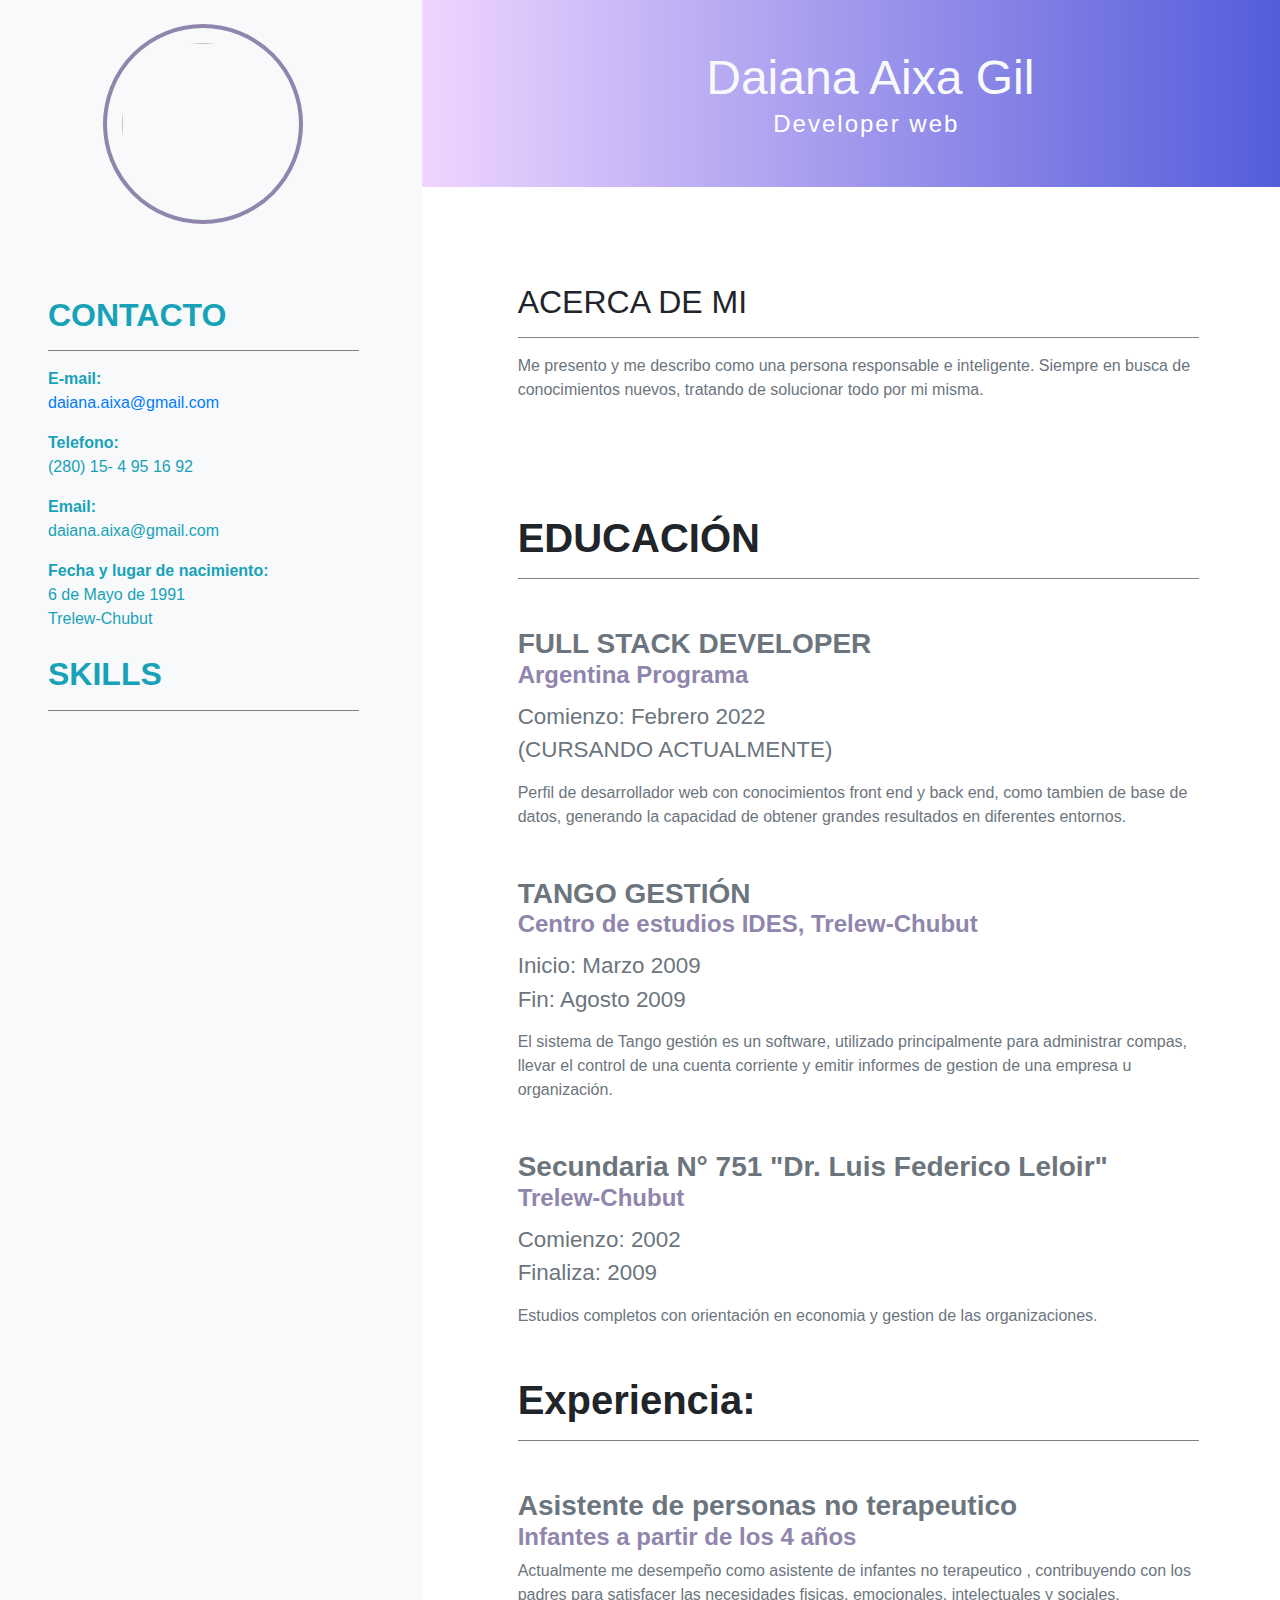
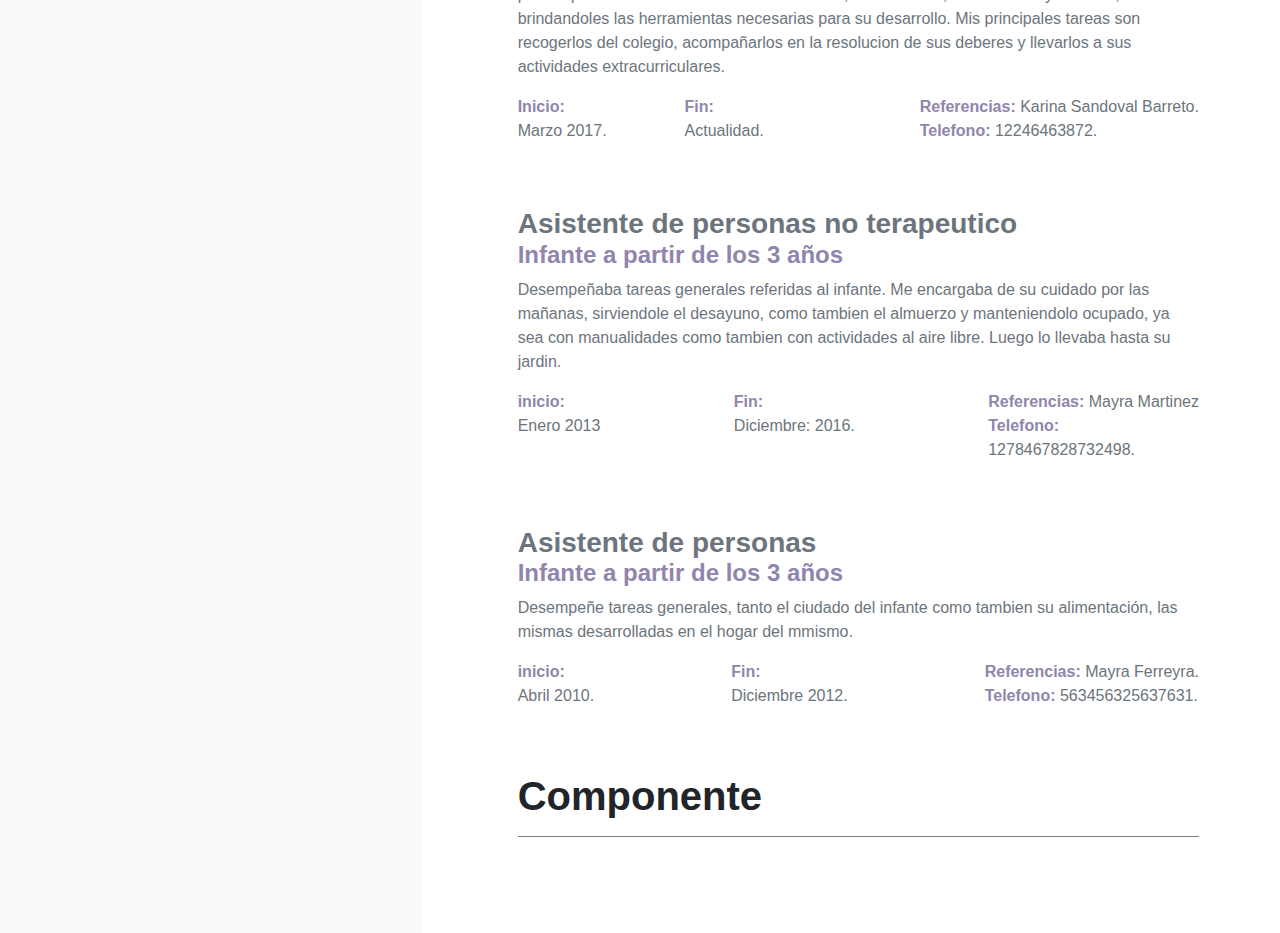
==== PORFOLIO/index.html @ a0479d19 "segundo cambio, casi completo" ====
<!DOCTYPE html>
<html lang="en">
  <head>
    <meta charset="UTF-8" />
    <meta http-equiv="X-UA-Compatible" content="IE=edge" />
    <meta name="viewport" content="width=device-width, initial-scale=1.0" />
    <link rel="stylesheet" href="estilos.css" />
    <!--Boostrap-->
    <link
      rel="stylesheet"
      href="https://cdn.jsdelivr.net/npm/bootstrap@4.4.1/dist/css/bootstrap.min.css"
      integrity="sha384-Vkoo8x4CGsO3+Hhxv8T/Q5PaXtkKtu6ug5TOeNV6gBiFeWPGFN9MuhOf23Q9Ifjh"
      crossorigin="anonymous"
    />

    <title>Mi Porfolio</title>
  </head>

  
  <body class="conteiner-fluid">    <!--Contiene toda la pagina-->

    

    <div class="row">    <!--contiene ambas columnas-->

      <!--Componente 1-->
      <div class="col-md-4 bg-light"> <!--Columna iquierda oscura-->
        <div class="text-center m-4">    <!--contenedor de foto-->
          <img src="Foto-perfil.jpg" class="foto" alt="" />
        </div>

        <!--CONTACTO-->
        <div class="contact p-5 text-info">
          <h2>CONTACTO</h2>
          <div class="decor">
            <hr />
          </div>
          <p class="mt-3"><strong>E-mail:</strong></p>

          <a href="mailto:daiana.aixa@gmail.com">daiana.aixa@gmail.com <br /></a>

          <p class="mt-3"><strong>Telefono:</strong></p>
          <!-- class="mt-3" seria el margen top 3-->
          <p>(280) 15- 4 95 16 92</p>

          <p class="mt-3"><strong>Email:</strong></p>
          <p>daiana.aixa@gmail.com</p>

          <p class="mt-3"><strong>Fecha y lugar de nacimiento:</strong></p>
          <p>6 de Mayo de 1991 <br> Trelew-Chubut</p>

          <h2 class="mt-4">SKILLS</h2>
          <div class="decor">
            <hr />
          </div>
          <div class="skills mt-3">
          <i class="fa-brands fa-html5"> </i> 
          <i class="fa-brands fa-css3-alt"> </i>
          <i class="fa-brands fa-js"></i>
          <i class="fa-brands fa-angular"></i>
          <i class="fa-brands fa-bootstrap"></i>
        </div>
        </div>
      </div>
      <!-- fin columna izq oscura -->

      <!-- SEGUNDA COLUMNA-->
      <div class="col-md-8 pl-0 pr-0">
        <!-- ACA PODRIA IR UNA BARRA DE NAVEGACION-->

        <div class="title-one mt-0 p-3">
          <div class="display-1 text-light text-center pl-4">Daiana Aixa Gil</div>
          <h5 class="text-center pl-3">Developer web</h5>

          <!--  social bar-->
          <div class="boton-redes mt-4 mb-2">
            <a
              href="https://facebook.com/mainani"
              class="fa-brands fa-facebook"
            >
            </a>
            <a href="#" class="fa-brands fa-linkedin"></a>
            <a href="https://instagram.com/" class="fa-brands fa-instagram">
            </a>
            <a href="#" class="fa-brands fa-github"> </a>
          </div>
        </div>

        <!-- ACERCA DE MI / componente -->
        <div class="descriptions p-5">
          <div class="p-5 text-dark">
            <h2 class="text-body mb-0">ACERCA DE MI</h2>
            <div class="decor">
              <hr>
            </div>
            <p class="text-muted">
              Me presento y me describo como una persona responsable e
              inteligente. Siempre en busca de conocimientos nuevos, tratando de
              solucionar todo por mi misma.
            </p>
          </div>

          <!--EDUCACION / Componente -->
          <div class="experience m-5">
            <h2 class="text-body mb-0">EDUCACIÓN</h2>
            <div class="decor">
              <hr />
            </div>
            <!-- CURSO -->
            <div class="company">
              <h3 class="text-secondary mt-5 mb-0">
                FULL STACK DEVELOPER <br />
              </h3>
              <h4 class="color-one">
                <strong>Argentina Programa</strong>
              </h4>
              <h3 class="text-secondary mb-3">
                <small
                  >Comienzo: Febrero 2022 <br />
                  (CURSANDO ACTUALMENTE)</small
                >
              </h3>
              <p class="text-muted">
                Perfil de desarrollador web con conocimientos front end y back
                end, como tambien de base de datos, generando la capacidad de
                obtener grandes resultados en diferentes entornos.
              </p>
            </div>
            <!--CURSO TANGO GESTION-->
            <div class="company">
              <h3 class="text-secondary mt-5 mb-0">TANGO GESTIÓN <br /></h3>
              <h4 class="color-one">
                <strong>Centro de estudios IDES, Trelew-Chubut</strong>
              </h4>
              <h3 class="text-secondary mb-3">
                <small
                  >Inicio: Marzo 2009 <br />
                  Fin: Agosto 2009</small
                >
              </h3>
              <p class="text-muted">
                El sistema de Tango gestión es un software, utilizado
                principalmente para administrar compas, llevar el control de una
                cuenta corriente y emitir informes de gestion de una empresa u
                organización.
              </p>
            </div>
            <!-- SECUNDARIO-->
            <div class="company">
              <h3 class="text-secondary mt-5 mb-0">
                Secundaria N° 751 "Dr. Luis Federico Leloir"
              </h3>
              <h4 class="color-one">
                <strong>Trelew-Chubut</strong>
              </h4>
              <h3 class="text-secondary mb-3">
                <small>Comienzo: 2002 <br />Finaliza: 2009</small>
              </h3>
              <p class="text-muted">
                Estudios completos con orientación en economia y gestion de las
                organizaciones.
              </p>
            </div>
          </div>

          <!--Nuevo componente-->
          <div class="experience ml-5 mr-5 mt-3">
            <h2 class="text-body mb-0">Experiencia:</h2>
            <div class="decor">
              <hr class="decor-two" />
            </div>
            <div class="company">
              <h3 class="text-secondary mt-5 mb-0">
                Asistente de personas no terapeutico
              </h3>
              <h4 class="color-one"><strong>Infantes a partir de los 4 años</strong></h4>
              <p class="text-muted">
                Actualmente me desempeño como asistente de infantes no terapeutico , contribuyendo con los padres para satisfacer las necesidades fisicas, emocionales, intelectuales y sociales, brindandoles las herramientas necesarias para su desarrollo.
                Mis principales tareas son recogerlos del colegio, acompañarlos en la resolucion de sus deberes y llevarlos a sus actividades extracurriculares.
              </p>
              <div class="d-flex justify-content-between">
                <p class="text-muted">
                  <strong class="color-one text-center">Inicio:<br></strong> Marzo 2017.
                </p>
                <p class="text-muted">
                  <strong class="color-one">Fin:<br> </strong>
                  Actualidad.
                </p>
                <br>
                <p class="text-muted">
                  <strong class="color-one">Referencias: </strong>
                  Karina Sandoval Barreto. <br> <strong class="color-one">Telefono:</strong> 12246463872.
                </p>
              </div>
            </div>
            <div class="company">
              <h3 class="text-secondary mt-5 mb-0">
                Asistente de personas no terapeutico
              </h3>
              <h4 class="color-one"><strong>Infante a partir de los 3 años</strong></h4>
              <p class="text-muted">
                Desempeñaba tareas generales referidas al infante. Me encargaba de su cuidado por las mañanas, sirviendole el desayuno, como tambien el almuerzo y manteniendolo ocupado, ya sea con manualidades como tambien con actividades al aire libre. Luego lo llevaba hasta su jardin.
              </p>
              <div class="d-flex justify-content-between">
                <p class="text-muted">
                  <strong class="color-one">inicio:<br> </strong>
                  Enero 2013
                </p>
                <p class="text-muted">
                  <strong class="color-one">Fin: <br> </strong> Diciembre: 2016.
                </p>
                <p class="text-muted">
                  <strong class="color-one">Referencias: </strong> Mayra Martinez <br> <strong class="color-one">Telefono: <br></strong>
                  1278467828732498.
                </p>
              </div>
            <div class="company">
              <h3 class="text-secondary mt-5 mb-0">
                Asistente de personas
              </h3>
              <h4 class="color-one"><strong>Infante a partir de los 3 años</strong></h4>
              <p class="text-muted">
               Desempeñe tareas generales, tanto el ciudado del infante como tambien su alimentación, las mismas desarrolladas en el hogar del mmismo.
              </p>
              <div class="d-flex justify-content-between">
                <p class="text-muted">
                  <strong class="color-one">inicio:<br> </strong> 
                  Abril 2010.
                </p>
                <p class="text-muted">
                  <strong class="color-one">Fin:<br> </strong>
                  Diciembre 2012.
                </p>
                <p class="text-muted">
                  <strong class="color-one">Referencias: </strong>
                  Mayra Ferreyra. <br> <strong class="color-one">Telefono:</strong>
                  563456325637631.
                </p>
              </div>
            </div>

            
            </div>
          </div>
          <!-- end EXPERIENCIA -->

          
          <!--Otro componente
          <div class="experience m-5">
            <h2 class="text-body mb-0">Componente</h2>
            <div class="decor">
              <hr />
            </div>
            <div class="company">
              <h3 class="text-secondary mt-5 mb-0">Titulo</h3>
              <h4 class="color-one"><strong> color</strong></h4>
              <p class="text-muted">Descripcion</p>
            </div>

            <div class="company">
              <h3 class="text-secondary mt-5 mb-0">Titulo <small> 1</small></h3>
              <h4 class="color-one">
                <strong> color </strong>
              </h4>
              <p class="text-muted">Desscripcion</p>
            </div>
          </div>

          <!--Otro componente -->
          <div class="experience m-5">
            <h2 class="text-body mb-0">Componente</h2>
            <div class="decor">
              <hr />
            </div>
          </div>
        </div>
      </div>
      <!-- fin col-8 -->
    </div>
    <!-- fin row -->
    <!--Boostrap-->
    <script
      src="https://code.jquery.com/jquery-3.4.1.slim.min.js"
      integrity="sha384-J6qa4849blE2+poT4WnyKhv5vZF5SrPo0iEjwBvKU7imGFAV0wwj1yYfoRSJoZ+n"
      crossorigin="anonymous"
    ></script>
    <script
      src="https://cdn.jsdelivr.net/npm/popper.js@1.16.0/dist/umd/popper.min.js"
      integrity="sha384-Q6E9RHvbIyZFJoft+2mJbHaEWldlvI9IOYy5n3zV9zzTtmI3UksdQRVvoxMfooAo"
      crossorigin="anonymous"
    ></script>
    <script
      src="https://cdn.jsdelivr.net/npm/bootstrap@4.4.1/dist/js/bootstrap.min.js"
      integrity="sha384-wfSDF2E50Y2D1uUdj0O3uMBJnjuUD4Ih7YwaYd1iqfktj0Uod8GCExl3Og8ifwB6"
      crossorigin="anonymous"
    ></script>
    <!--Font Awesome-->
    <script
      src="https://cdnjs.cloudflare.com/ajax/libs/font-awesome/6.1.1/js/all.min.js"
      integrity="sha512-6PM0qYu5KExuNcKt5bURAoT6KCThUmHRewN3zUFNaoI6Di7XJPTMoT6K0nsagZKk2OB4L7E3q1uQKHNHd4stIQ=="
      crossorigin="anonymous"
      referrerpolicy="no-referrer"
    ></script>
  </body>
</html>
---- PORFOLIO/estilos.css ----
@import url('https://fonts.googleapis.com/css?family=Open+Sans+Condensed:300,300i,700&display=swap');

:root {
--color-one: #9085ac ;
--font-one: 'Open Sans Condensed';
}
.font-one{
 font-family: var(--font-one);
}
/* color-one pertenece a los h1 color amarillo*/

.color-one{
 color: var(--color-one);
}
.foto {
 height: 200px;
 width: 200px;
 object-fit: cover;
 border-radius: 50%;
 padding: 15px;
 border: 4px solid var(--color-one);
}
.title-one{
 background: linear-gradient(90deg, #efd5ff 0%, #515ada 100%);
}
.title-one div {
 font-size: 3rem;
 font-weight: 400;
 margin-bottom: 0;
 line-height: 4rem;
 margin-top: 30px;
}
.decor-one {
    background: white;
    height: 5px;
    width: 30px;
    margin-left: 50px;
    margin-top: 0;
}
.title-one h5 {
    color: white;
    font-size: 1.5rem;
    font-weight: 200;
    letter-spacing: 2px;
}

.boton-redes { 
    display: flex;
    align-items: center;
    justify-content: space-around;
}

.boton-redes a {
    text-decoration: none;
    border-radius: 50%;
}

.boton-redes a:hover {
    transform: scale(1.3);
}
.subtitle h2, .contact h2 {
    font-weight: 600;
}
.subtitle p, .contact p {
    text-align: justify;
    margin-bottom: 0;
}

.decor{
 background: linear-gradient(to bottom, #fff 0%,#fff 0%,#fff 0%,#e0e0e0 28%,#050404 88%);
}
.decor2 {
    background: white;
}
.decor2 hr {
    background: var(--color-one);
    height: 10px;
    margin: 0;
}
.experience h2{
 font-size: 2.5rem;
 font-weight: 600;
}
.experience h3 {
    font-weight: 600;
}
.skills {
    display: flex;
    justify-content: space-around;
    align-items: center;
    
}
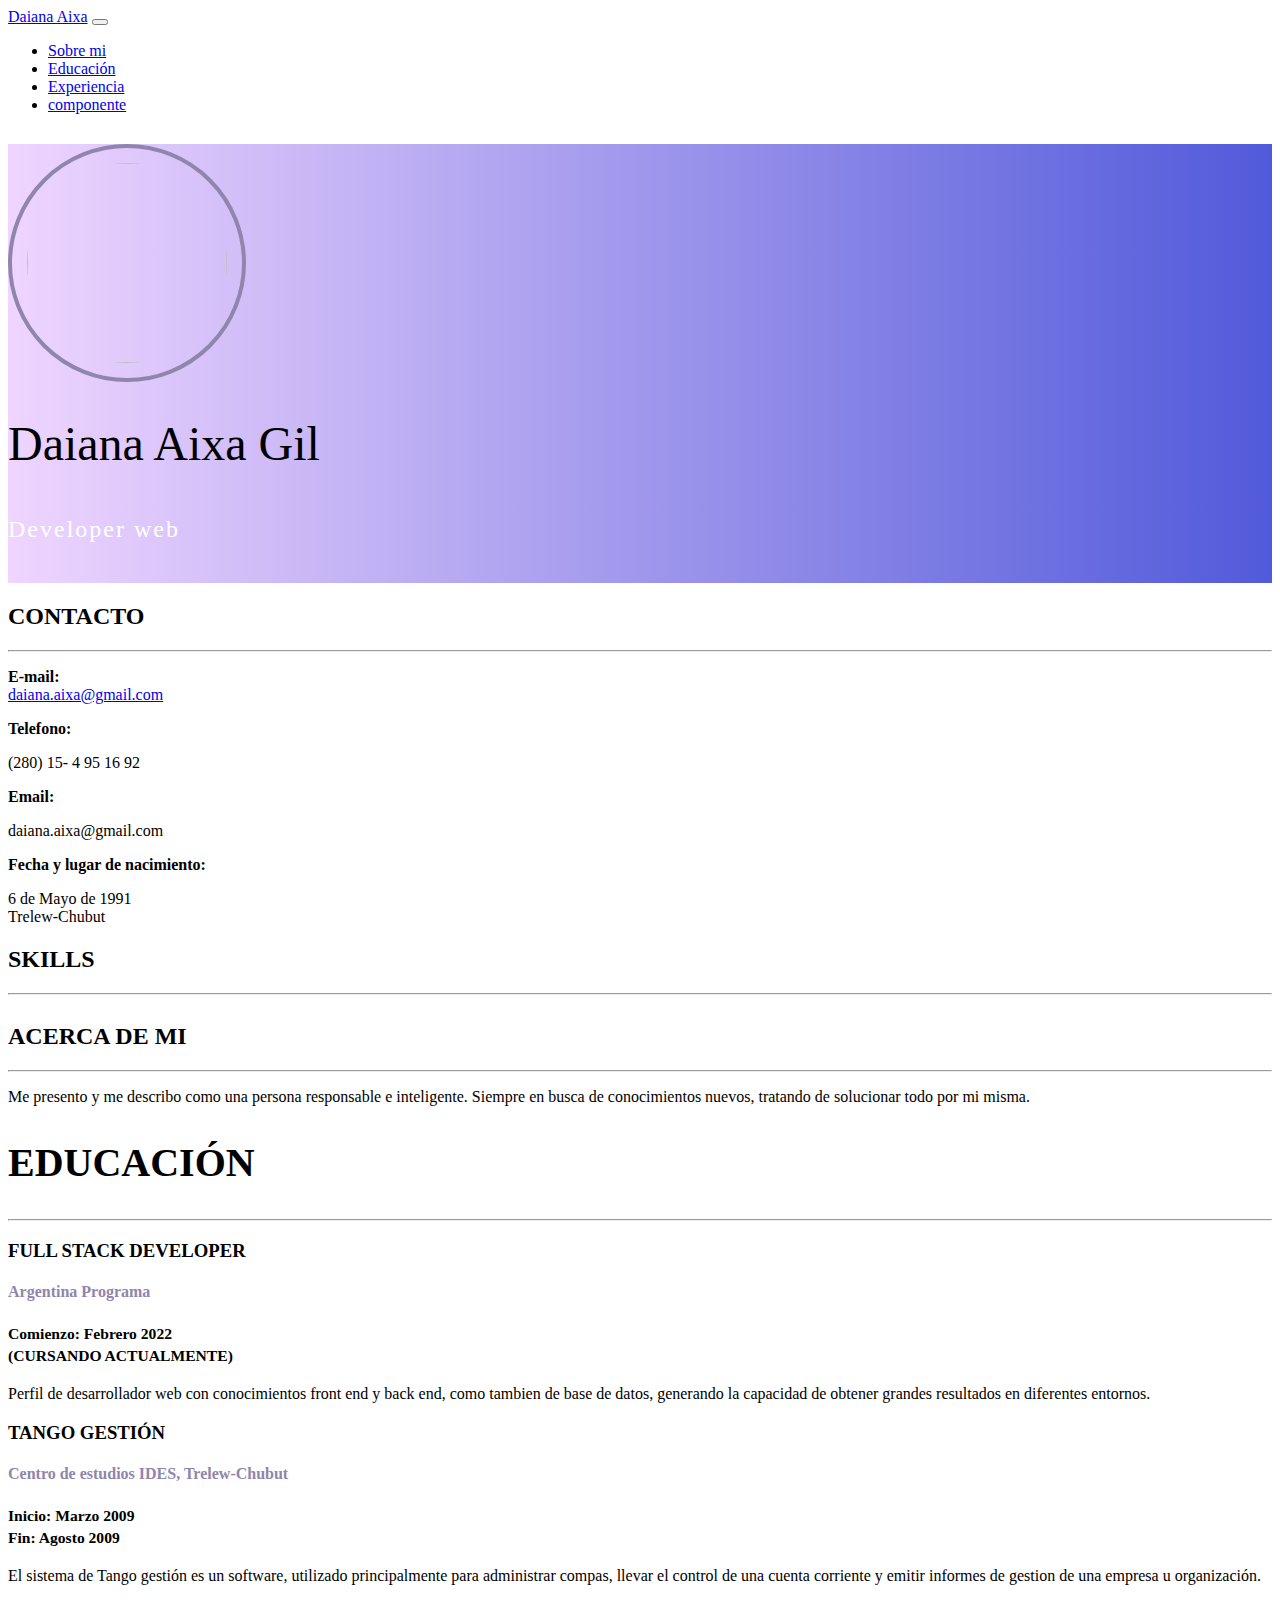
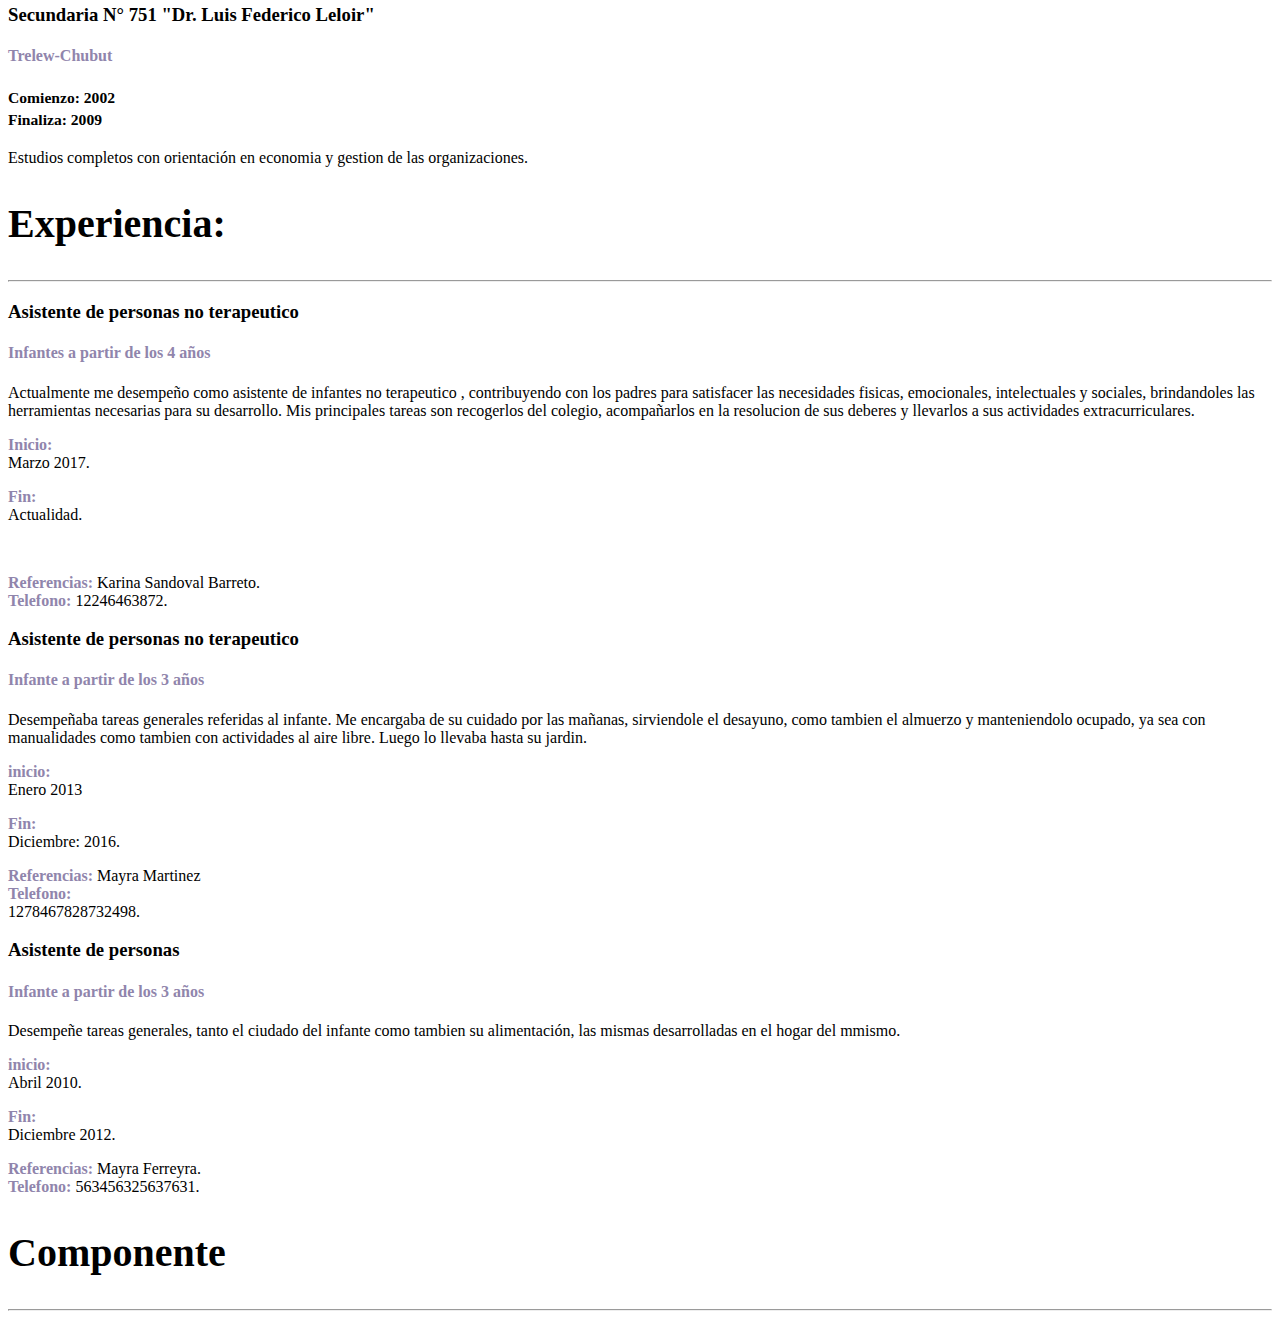
==== commit 0241a4b8: "solucione el problema del boton" ====
--- a/PORFOLIO/index.html
+++ b/PORFOLIO/index.html
@@ -6,28 +6,65 @@
     <meta name="viewport" content="width=device-width, initial-scale=1.0" />
     <link rel="stylesheet" href="estilos.css" />
     <!--Boostrap-->
-    <link
-      rel="stylesheet"
-      href="https://cdn.jsdelivr.net/npm/bootstrap@4.4.1/dist/css/bootstrap.min.css"
-      integrity="sha384-Vkoo8x4CGsO3+Hhxv8T/Q5PaXtkKtu6ug5TOeNV6gBiFeWPGFN9MuhOf23Q9Ifjh"
-      crossorigin="anonymous"
-    />
-
+    <link href="https://cdn.jsdelivr.net/npm/bootstrap@5.0.2/dist/css/bootstrap.min.css" rel="stylesheet" integrity="sha384-EVSTQN3/azprG1Anm3QDgpJLIm9Nao0Yz1ztcQTwFspd3yD65VohhpuuCOmLASjC" crossorigin="anonymous">
     <title>Mi Porfolio</title>
   </head>
 
   
   <body class="conteiner-fluid">    <!--Contiene toda la pagina-->
 
-    
-
-    <div class="row">    <!--contiene ambas columnas-->
 
       <!--Componente 1-->
-      <div class="col-md-4 bg-light"> <!--Columna iquierda oscura-->
+
+      <nav class="navbar navbar-expand-lg navbar-light bg-light">
+        <div class="container-fluid justify-content-between">
+          <a class="navbar-brand" href="#">Daiana Aixa</a>
+          <button class="navbar-toggler" type="button" data-bs-toggle="collapse" data-bs-target="#navbarSupportedContent" aria-controls="navbarSupportedContent" aria-expanded="false" aria-label="Toggle navigation">
+            <span class="navbar-toggler-icon"></span>
+          </button>
+          <div class="collapse navbar-collapse" id="navbarSupportedContent">
+            <ul class="navbar-nav me-auto mb-2 mb-lg-0">
+              <li class="nav-item">
+                <a class="nav-link active" aria-current="page" href="#">Sobre mi</a>
+              </li>
+              <li class="nav-item">
+                <a class="nav-link" href="#">Educación</a>
+              </li>
+              <li class="nav-item">
+                <a class="nav-link" href="#">Experiencia</a>
+              </li>
+              <li class="nav-item">
+                <a class="nav-link" href="#">componente</a>
+              </li>
+            </ul>
+          </div>       
+        </div>
+      </nav>
+
+      <div class="title-one mt-0 p-3">
         <div class="text-center m-4">    <!--contenedor de foto-->
           <img src="Foto-perfil.jpg" class="foto" alt="" />
         </div>
+        <div class="display-1 text-light text-center pl-4">Daiana Aixa Gil</div>
+        <h5 class="text-center pl-3">Developer web</h5>
+
+        <!--  social bar-->
+        <div class="boton-redes mt-4 mb-2">
+          <a
+            href="https://facebook.com/mainani"
+            class="fa-brands fa-facebook"
+          >
+          </a>
+          <a href="#" class="fa-brands fa-linkedin"></a>
+          <a href="https://instagram.com/" class="fa-brands fa-instagram">
+          </a>
+          <a href="#" class="fa-brands fa-github"> </a>
+        </div>
+      </div>
+
+
+      <div class="navbar bg-light"> <!-- Columna iquierda oscura-->
+       
 
         <!--CONTACTO-->
         <div class="contact p-5 text-info">
@@ -65,27 +102,10 @@
       <!-- fin columna izq oscura -->
 
       <!-- SEGUNDA COLUMNA-->
-      <div class="col-md-8 pl-0 pr-0">
+      <div class="pl-0 pr-0">
         <!-- ACA PODRIA IR UNA BARRA DE NAVEGACION-->
 
-        <div class="title-one mt-0 p-3">
-          <div class="display-1 text-light text-center pl-4">Daiana Aixa Gil</div>
-          <h5 class="text-center pl-3">Developer web</h5>
-
-          <!--  social bar-->
-          <div class="boton-redes mt-4 mb-2">
-            <a
-              href="https://facebook.com/mainani"
-              class="fa-brands fa-facebook"
-            >
-            </a>
-            <a href="#" class="fa-brands fa-linkedin"></a>
-            <a href="https://instagram.com/" class="fa-brands fa-instagram">
-            </a>
-            <a href="#" class="fa-brands fa-github"> </a>
-          </div>
-        </div>
-
+        
         <!-- ACERCA DE MI / componente -->
         <div class="descriptions p-5">
           <div class="p-5 text-dark">
@@ -278,28 +298,8 @@
       <!-- fin col-8 -->
     </div>
     <!-- fin row -->
+
     <!--Boostrap-->
-    <script
-      src="https://code.jquery.com/jquery-3.4.1.slim.min.js"
-      integrity="sha384-J6qa4849blE2+poT4WnyKhv5vZF5SrPo0iEjwBvKU7imGFAV0wwj1yYfoRSJoZ+n"
-      crossorigin="anonymous"
-    ></script>
-    <script
-      src="https://cdn.jsdelivr.net/npm/popper.js@1.16.0/dist/umd/popper.min.js"
-      integrity="sha384-Q6E9RHvbIyZFJoft+2mJbHaEWldlvI9IOYy5n3zV9zzTtmI3UksdQRVvoxMfooAo"
-      crossorigin="anonymous"
-    ></script>
-    <script
-      src="https://cdn.jsdelivr.net/npm/bootstrap@4.4.1/dist/js/bootstrap.min.js"
-      integrity="sha384-wfSDF2E50Y2D1uUdj0O3uMBJnjuUD4Ih7YwaYd1iqfktj0Uod8GCExl3Og8ifwB6"
-      crossorigin="anonymous"
-    ></script>
-    <!--Font Awesome-->
-    <script
-      src="https://cdnjs.cloudflare.com/ajax/libs/font-awesome/6.1.1/js/all.min.js"
-      integrity="sha512-6PM0qYu5KExuNcKt5bURAoT6KCThUmHRewN3zUFNaoI6Di7XJPTMoT6K0nsagZKk2OB4L7E3q1uQKHNHd4stIQ=="
-      crossorigin="anonymous"
-      referrerpolicy="no-referrer"
-    ></script>
+    <script src="https://cdn.jsdelivr.net/npm/bootstrap@5.0.2/dist/js/bootstrap.min.js" integrity="sha384-cVKIPhGWiC2Al4u+LWgxfKTRIcfu0JTxR+EQDz/bgldoEyl4H0zUF0QKbrJ0EcQF" crossorigin="anonymous"></script>
   </body>
 </html>
